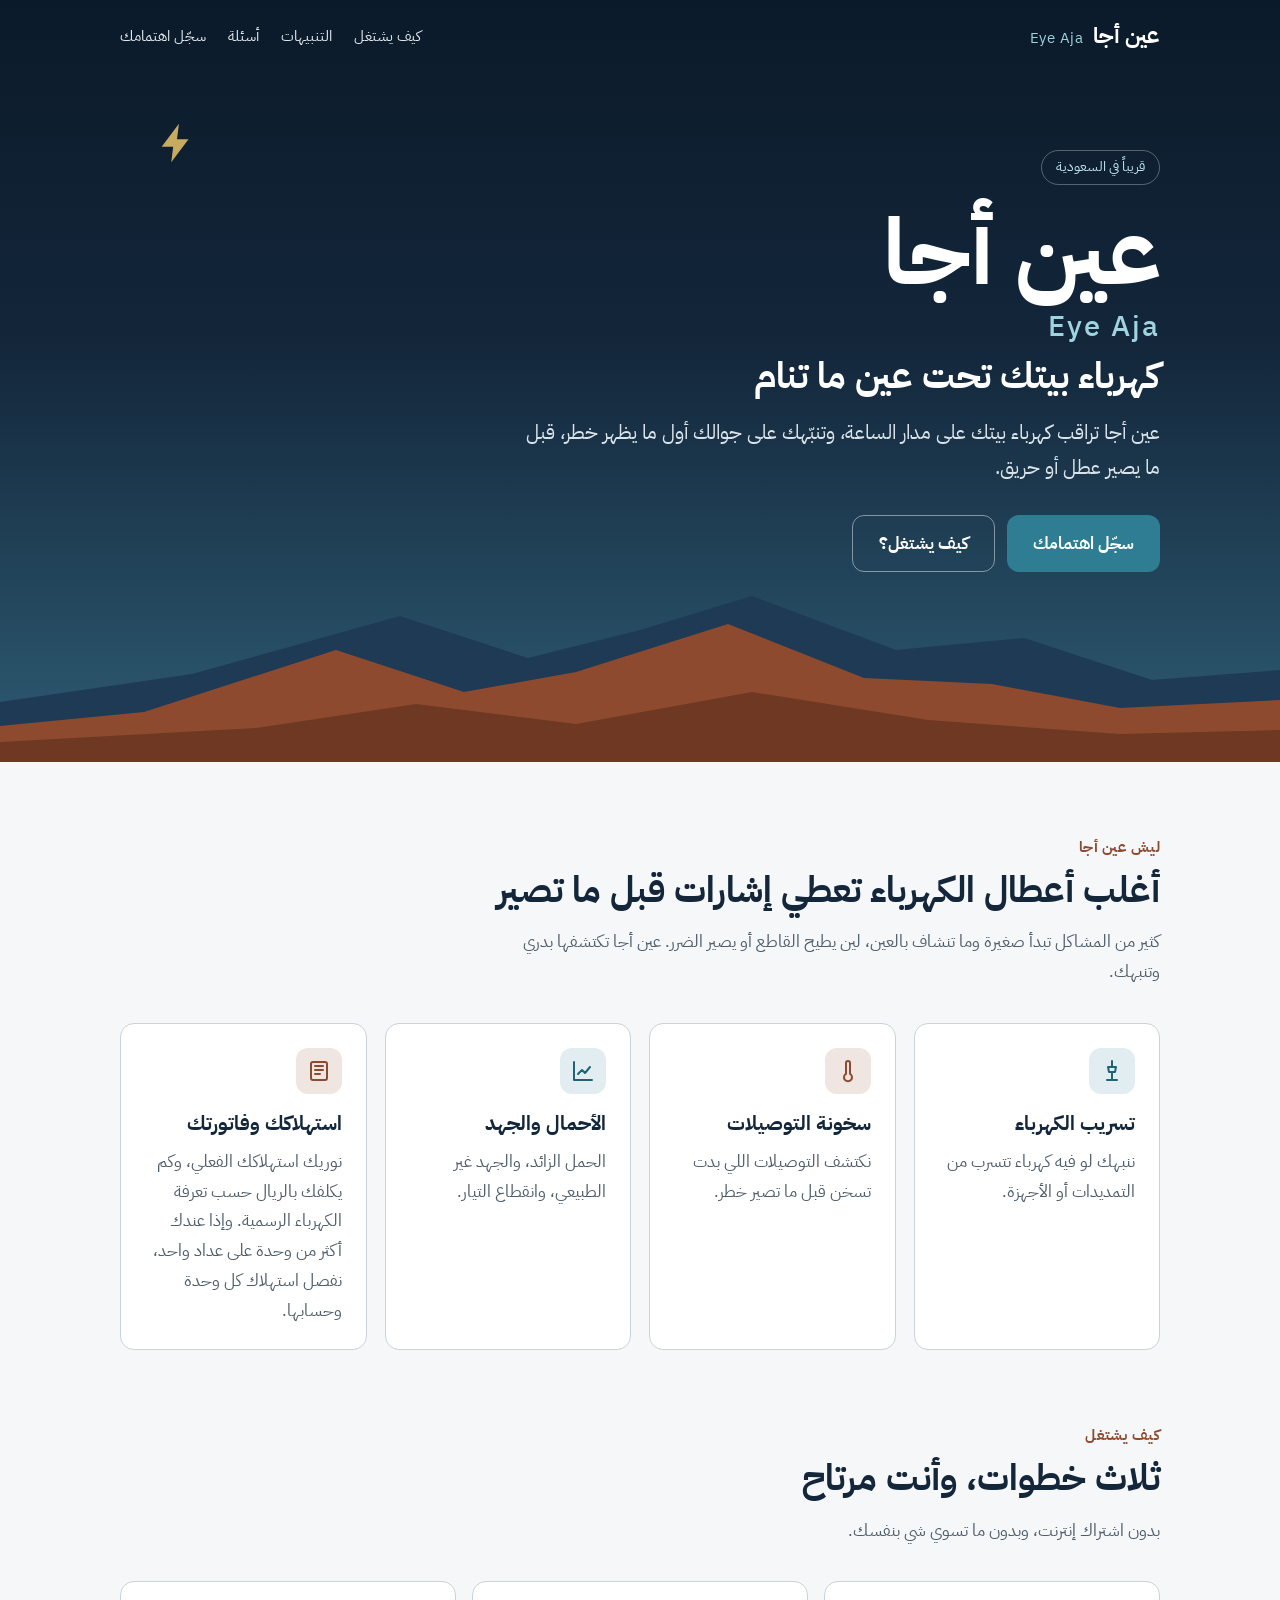
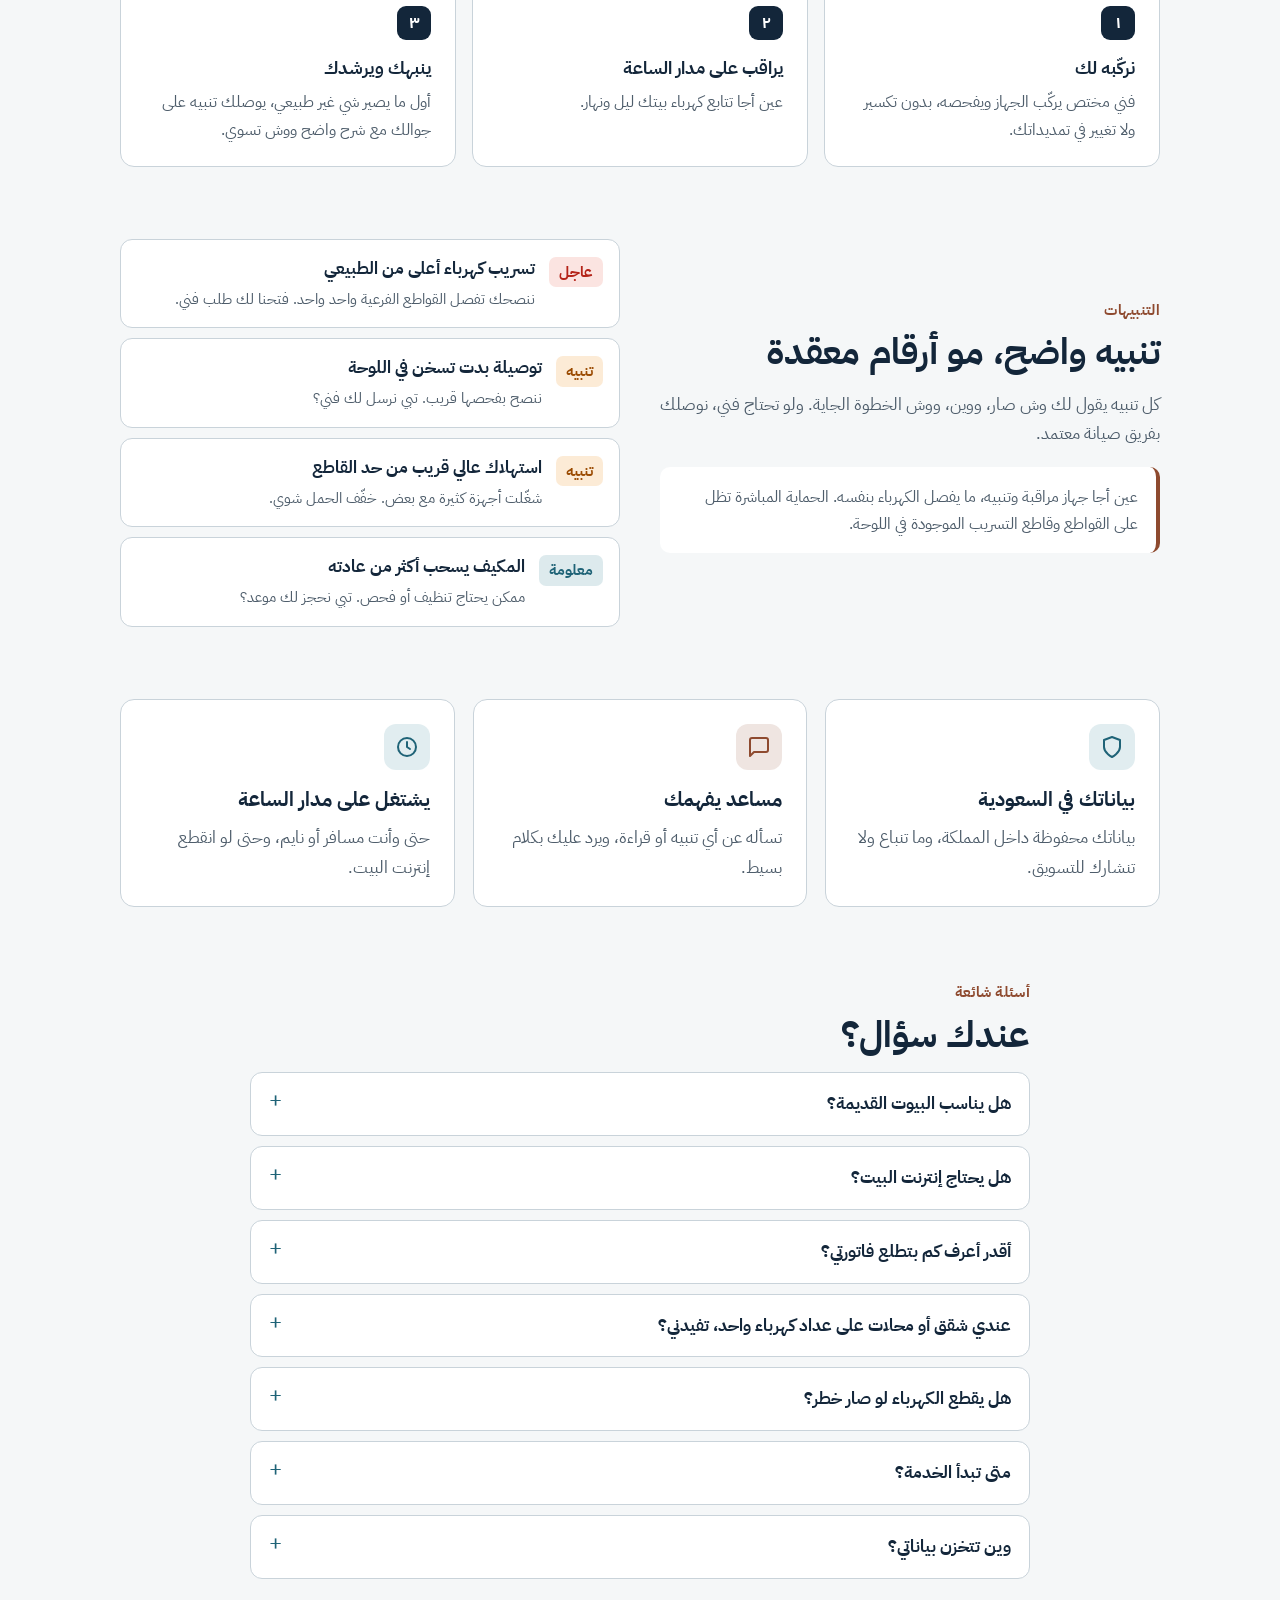
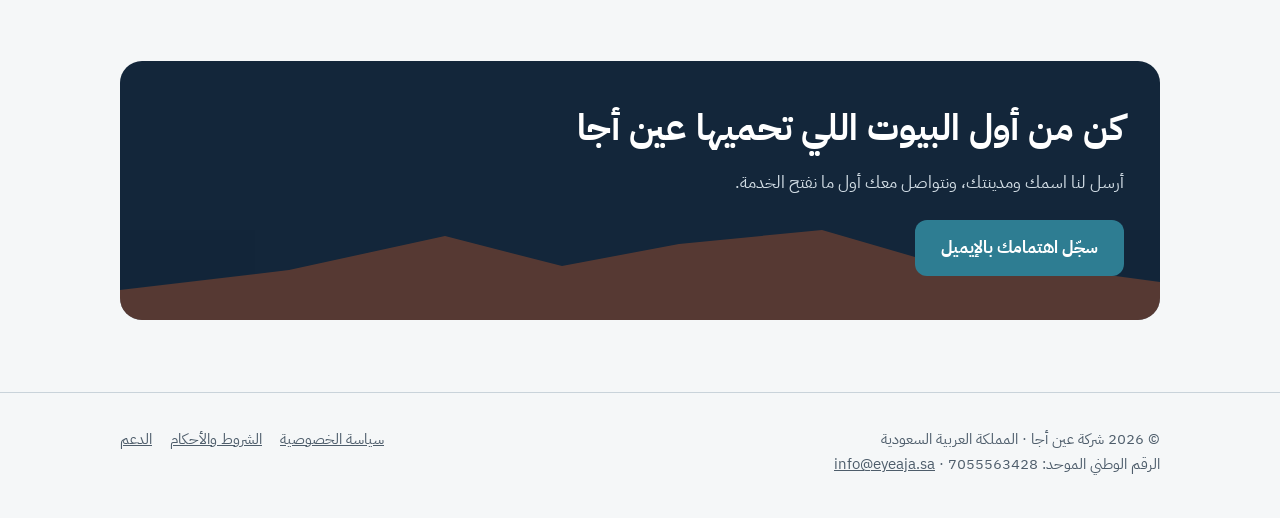
==== index.html @ 8eb7fa6c "eyeaja.sa website: landing page, privacy, terms, support Co-Authored-By: Claude Opus 5.5 <noreply@an" ====
<!doctype html>
<html lang="ar" dir="rtl">
<head>
<meta charset="utf-8">
<meta name="viewport" content="width=device-width,initial-scale=1">
<title>عين أجا | مراقبة كهرباء البيت على مدار الساعة</title>
<meta name="description" content="عين أجا جهاز ذكي يتركّب في لوحة كهرباء بيتك، يراقبها على مدار الساعة وينبهك أول ما يظهر تسريب أو سخونة أو حمل زائد، قبل ما يصير عطل أو حريق.">
<meta property="og:title" content="عين أجا | مراقبة كهرباء البيت على مدار الساعة">
<meta property="og:description" content="جهاز يراقب لوحة كهرباء بيتك وينبهك قبل ما يصير العطل.">
<meta property="og:locale" content="ar_SA">
<meta name="theme-color" content="#13263A">
<link rel="icon" href="favicon.svg" type="image/svg+xml">
<link rel="preconnect" href="https://fonts.googleapis.com">
<link rel="preconnect" href="https://fonts.gstatic.com" crossorigin>
<link href="https://fonts.googleapis.com/css2?family=IBM+Plex+Sans+Arabic:wght@400;500;700&display=swap" rel="stylesheet">
<link rel="stylesheet" href="style.css">
</head>
<body>

<header class="top">
  <div class="wrap">
    <a class="brand" href="./">عين أجا <small>Eye Aja</small></a>
    <nav class="nav">
      <a href="#how">كيف يشتغل</a>
      <a href="#alerts">التنبيهات</a>
      <a href="#faq">أسئلة</a>
      <a class="cta-link" href="#join">سجّل اهتمامك</a>
    </nav>
  </div>
</header>

<section class="hero">
  <svg class="bolt" viewBox="0 0 24 24" fill="#E8C46A" aria-hidden="true"><path d="M13 2 4 14h6l-1 8 9-12h-6z"/></svg>
  <div class="wrap">
    <span class="badge">قريباً في السعودية</span>
    <h1 class="hero-name">عين أجا <span>Eye Aja</span></h1>
    <p class="tagline">كهرباء بيتك تحت عين ما تنام</p>
    <p class="lead">عين أجا تراقب كهرباء بيتك على مدار الساعة، وتنبّهك على جوالك أول ما يظهر خطر، قبل ما يصير عطل أو حريق.</p>
    <div class="btns">
      <a class="btn" href="#join">سجّل اهتمامك</a>
      <a class="btn ghost" href="#how">كيف يشتغل؟</a>
    </div>
  </div>
  <svg class="mount" viewBox="0 0 800 190" preserveAspectRatio="none" aria-hidden="true">
    <path d="M0 190V130l120-28 130-58 80 42 70-28 70-34 90 54 80-12 80 42 80-10v92z" fill="#1E3A54"/>
    <path d="M0 190v-36l90-14 120-62 80 42 70-20 95-48 85 54 80 6 80 24 100-8v62z" fill="#8E4A2F"/>
    <path d="M0 190v-20l160-14 100-24 100 20 110-32 110 28 120 14 100-4v32z" fill="#6E3822"/>
  </svg>
</section>

<section>
  <div class="wrap">
    <p class="kicker">ليش عين أجا</p>
    <h2>أغلب أعطال الكهرباء تعطي إشارات قبل ما تصير</h2>
    <p class="sub">كثير من المشاكل تبدأ صغيرة وما تنشاف بالعين، لين يطيح القاطع أو يصير الضرر. عين أجا تكتشفها بدري وتنبهك.</p>
    <div class="grid g4">
      <div class="card">
        <div class="ico"><svg viewBox="0 0 24 24" fill="none" stroke="currentColor" stroke-width="2" stroke-linecap="round" stroke-linejoin="round"><path d="M12 2v6"/><path d="M8 8h8l-1 5H9z"/><path d="M12 13v4"/><path d="M7 21h10"/><path d="M12 17v4"/></svg></div>
        <h3>تسريب الكهرباء</h3>
        <p>ننبهك لو فيه كهرباء تتسرب من التمديدات أو الأجهزة.</p>
      </div>
      <div class="card">
        <div class="ico warm"><svg viewBox="0 0 24 24" fill="none" stroke="currentColor" stroke-width="2" stroke-linecap="round" stroke-linejoin="round"><path d="M14 14.8V4a2 2 0 0 0-4 0v10.8a4 4 0 1 0 4 0z"/></svg></div>
        <h3>سخونة التوصيلات</h3>
        <p>نكتشف التوصيلات اللي بدت تسخن قبل ما تصير خطر.</p>
      </div>
      <div class="card">
        <div class="ico"><svg viewBox="0 0 24 24" fill="none" stroke="currentColor" stroke-width="2" stroke-linecap="round" stroke-linejoin="round"><path d="M3 3v18h18"/><path d="m7 15 4-4 3 3 5-6"/></svg></div>
        <h3>الأحمال والجهد</h3>
        <p>الحمل الزائد، والجهد غير الطبيعي، وانقطاع التيار.</p>
      </div>
      <div class="card">
        <div class="ico warm"><svg viewBox="0 0 24 24" fill="none" stroke="currentColor" stroke-width="2" stroke-linecap="round" stroke-linejoin="round"><rect x="4" y="3" width="16" height="18" rx="2"/><path d="M8 7h8"/><path d="M8 11h8"/><path d="M8 15h5"/></svg></div>
        <h3>استهلاكك وفاتورتك</h3>
        <p>نوريك استهلاكك الفعلي، وكم يكلفك بالريال حسب تعرفة الكهرباء الرسمية. وإذا عندك أكثر من وحدة على عداد واحد، نفصل استهلاك كل وحدة وحسابها.</p>
      </div>
    </div>
  </div>
</section>

<section id="how" style="padding-top:0">
  <div class="wrap">
    <p class="kicker">كيف يشتغل</p>
    <h2>ثلاث خطوات، وأنت مرتاح</h2>
    <p class="sub">بدون اشتراك إنترنت، وبدون ما تسوي شي بنفسك.</p>
    <div class="steps">
      <div class="step"><h3>نركّبه لك</h3><p>فني مختص يركّب الجهاز ويفحصه، بدون تكسير ولا تغيير في تمديداتك.</p></div>
      <div class="step"><h3>يراقب على مدار الساعة</h3><p>عين أجا تتابع كهرباء بيتك ليل ونهار.</p></div>
      <div class="step"><h3>ينبهك ويرشدك</h3><p>أول ما يصير شي غير طبيعي، يوصلك تنبيه على جوالك مع شرح واضح ووش تسوي.</p></div>
    </div>
  </div>
</section>

<section id="alerts" style="padding-top:0">
  <div class="wrap grid g2" style="align-items:center;gap:40px">
    <div>
      <p class="kicker">التنبيهات</p>
      <h2>تنبيه واضح، مو أرقام معقدة</h2>
      <p class="sub" style="margin-bottom:18px">كل تنبيه يقول لك وش صار، ووين، ووش الخطوة الجاية. ولو تحتاج فني، نوصلك بفريق صيانة معتمد.</p>
      <p class="note">عين أجا جهاز مراقبة وتنبيه، ما يفصل الكهرباء بنفسه. الحماية المباشرة تظل على القواطع وقاطع التسريب الموجودة في اللوحة.</p>
    </div>
    <div class="alerts" aria-label="أمثلة على التنبيهات">
      <div class="alert"><span class="chip d">عاجل</span><div><b>تسريب كهرباء أعلى من الطبيعي</b><span>ننصحك تفصل القواطع الفرعية واحد واحد. فتحنا لك طلب فني.</span></div></div>
      <div class="alert"><span class="chip a">تنبيه</span><div><b>توصيلة بدت تسخن في اللوحة</b><span>ننصح بفحصها قريب. تبي نرسل لك فني؟</span></div></div>
      <div class="alert"><span class="chip a">تنبيه</span><div><b>استهلاك عالي قريب من حد القاطع</b><span>شغّلت أجهزة كثيرة مع بعض. خفّف الحمل شوي.</span></div></div>
      <div class="alert"><span class="chip i">معلومة</span><div><b>المكيف يسحب أكثر من عادته</b><span>ممكن يحتاج تنظيف أو فحص. تبي نحجز لك موعد؟</span></div></div>
    </div>
  </div>
</section>

<section style="padding-top:0">
  <div class="wrap">
    <div class="grid g3">
      <div class="card"><div class="ico"><svg viewBox="0 0 24 24" fill="none" stroke="currentColor" stroke-width="2" stroke-linecap="round" stroke-linejoin="round"><path d="M12 22s8-4 8-10V5l-8-3-8 3v7c0 6 8 10 8 10z"/></svg></div><h3>بياناتك في السعودية</h3><p>بياناتك محفوظة داخل المملكة، وما تنباع ولا تنشارك للتسويق.</p></div>
      <div class="card"><div class="ico warm"><svg viewBox="0 0 24 24" fill="none" stroke="currentColor" stroke-width="2" stroke-linecap="round" stroke-linejoin="round"><path d="M21 15a2 2 0 0 1-2 2H7l-4 4V5a2 2 0 0 1 2-2h14a2 2 0 0 1 2 2z"/></svg></div><h3>مساعد يفهمك</h3><p>تسأله عن أي تنبيه أو قراءة، ويرد عليك بكلام بسيط.</p></div>
      <div class="card"><div class="ico"><svg viewBox="0 0 24 24" fill="none" stroke="currentColor" stroke-width="2" stroke-linecap="round" stroke-linejoin="round"><circle cx="12" cy="12" r="9"/><path d="M12 7v5l3 2"/></svg></div><h3>يشتغل على مدار الساعة</h3><p>حتى وأنت مسافر أو نايم، وحتى لو انقطع إنترنت البيت.</p></div>
    </div>
  </div>
</section>

<section id="faq" style="padding-top:0">
  <div class="wrap" style="max-width:820px">
    <p class="kicker">أسئلة شائعة</p>
    <h2>عندك سؤال؟</h2>
    <details><summary>هل يناسب البيوت القديمة؟</summary><p>إيه، عين أجا تناسب البيوت القديمة والجديدة، والفني يحدد المناسب لبيتك.</p></details>
    <details><summary>هل يحتاج إنترنت البيت؟</summary><p>لا، تشتغل حتى لو ما عندك إنترنت في البيت.</p></details>
    <details><summary>أقدر أعرف كم بتطلع فاتورتي؟</summary><p>إيه. التطبيق يوريك استهلاكك أول بأول، وكم يكلفك بالريال حسب تعرفة الكهرباء الرسمية، فتعرف فاتورتك تقريباً قبل ما توصل.</p></details>
    <details><summary>عندي شقق أو محلات على عداد كهرباء واحد، تفيدني؟</summary><p>إيه. نفصل استهلاك كل وحدة لحالها، ونحسب نصيبها من الفاتورة، فيعرف كل ساكن أو مستأجر كم عليه بالضبط.</p></details>
    <details><summary>هل يقطع الكهرباء لو صار خطر؟</summary><p>لا، هو جهاز مراقبة وتنبيه. الفصل يظل على القواطع وقاطع التسريب في لوحتك، وإحنا ننبهك ونرشدك.</p></details>
    <details><summary>متى تبدأ الخدمة؟</summary><p>قريباً، ونبدأ بالرياض وحائل. سجّل اهتمامك ونتواصل معك أول ما نفتح الخدمة في منطقتك.</p></details>
    <details><summary>وين تتخزن بياناتي؟</summary><p>على خوادم داخل المملكة العربية السعودية. تفاصيل أكثر في <a href="privacy.html">سياسة الخصوصية</a>.</p></details>
  </div>
</section>

<section id="join" style="padding-top:0">
  <div class="wrap">
    <div class="band">
      <svg class="mount" viewBox="0 0 800 90" preserveAspectRatio="none" aria-hidden="true"><path d="M0 90V60l130-20 120-34 90 30 90-22 110-14 90 34 90 4 80 14v38z" fill="#8E4A2F"/></svg>
      <div class="inner">
        <h2>كن من أول البيوت اللي تحميها عين أجا</h2>
        <p>أرسل لنا اسمك ومدينتك، ونتواصل معك أول ما نفتح الخدمة.</p>
        <div class="btns" style="margin-top:22px">
          <a class="btn" href="mailto:info@eyeaja.sa?subject=%D8%A3%D8%A8%D9%8A%20%D8%A3%D8%B3%D8%AC%D9%91%D9%84%20%D8%A7%D9%87%D8%AA%D9%85%D8%A7%D9%85%D9%8A%20%D8%A8%D8%B9%D9%8A%D9%86%20%D8%A3%D8%AC%D8%A7&body=%D8%A7%D9%84%D8%A7%D8%B3%D9%85%3A%0A%D8%A7%D9%84%D9%85%D8%AF%D9%8A%D9%86%D8%A9%3A%0A%D8%B1%D9%82%D9%85%20%D8%A7%D9%84%D8%AC%D9%88%D8%A7%D9%84%3A%0A">سجّل اهتمامك بالإيميل</a>
        </div>
      </div>
    </div>
  </div>
</section>

<footer>
  <div class="wrap">
    <div>© 2026 شركة عين أجا · المملكة العربية السعودية<br>الرقم الوطني الموحد: 7055563428 · <a href="mailto:info@eyeaja.sa">info@eyeaja.sa</a></div>
    <nav><a href="privacy.html">سياسة الخصوصية</a><a href="terms.html">الشروط والأحكام</a><a href="support.html">الدعم</a></nav>
  </div>
</footer>
</body>
</html>
---- style.css ----
:root{
  --surface:#F5F7F8;--card:#FFFFFF;--border:#C9D3DA;--ink:#13263A;--muted:#4E5D6B;
  --storm:#13263A;--rain:#2E7D92;--rain-ink:#1F6377;--aja:#8E4A2F;--aja-dark:#6E3822;--sky:#2E5C74;
  --danger:#B42318;--danger-bg:#FBE4E1;--alert:#9A4A00;--alert-bg:#FCEBD6;
  --radius:14px;--max:1080px;
}
@media (prefers-color-scheme:dark){
  :root{--surface:#0E1822;--card:#162432;--border:#2F4152;--ink:#EEF2F5;--muted:#A7B4BF;
  --rain:#3E93A8;--rain-ink:#7CC4D6;--aja:#C97A57;--danger:#F97066;--danger-bg:#3A1A17;--alert:#F5A35B;--alert-bg:#3A2614}
}
*{box-sizing:border-box}
html{scroll-behavior:smooth}
body{margin:0;background:var(--surface);color:var(--ink);font-family:"IBM Plex Sans Arabic",system-ui,-apple-system,"Segoe UI",sans-serif;line-height:1.75;font-size:17px;-webkit-font-smoothing:antialiased}
a{color:var(--rain-ink)}
img,svg{max-width:100%;display:block}
.wrap{max-width:var(--max);margin:0 auto;padding:0 20px}

/* header */
.top{position:absolute;inset:0 0 auto 0;z-index:5}
.top .wrap{display:flex;align-items:center;justify-content:space-between;height:72px}
.brand{display:flex;align-items:baseline;gap:10px;color:#fff;text-decoration:none;font-weight:700;font-size:22px}
.brand small{font-weight:400;font-size:15px;color:#9FD3E0;letter-spacing:.5px}
.nav{display:flex;gap:22px}
.nav a{color:#E3EAEF;text-decoration:none;font-size:15px}
.nav a:hover{color:#fff}
@media (max-width:640px){.nav a:not(.cta-link){display:none}}

/* hero */
.hero{position:relative;overflow:hidden;color:#fff;background:linear-gradient(180deg,#0B1A2A 0%,#13263A 45%,#2E5C74 100%);padding:150px 0 190px}
.hero .mount{position:absolute;inset:auto 0 0 0;width:100%;height:190px}
.hero h1{font-size:clamp(32px,5.2vw,56px);line-height:1.25;margin:0 0 18px;max-width:760px}
.hero p.lead{font-size:clamp(17px,2vw,20px);color:#D9E3EA;max-width:640px;margin:0 0 30px}
.badge{display:inline-block;border:1px solid rgba(255,255,255,.3);border-radius:999px;padding:4px 14px;font-size:14px;color:#BFE3EC;margin-bottom:18px}
.btn{display:inline-flex;align-items:center;gap:8px;background:var(--rain);color:#fff;text-decoration:none;font-weight:700;padding:13px 26px;border-radius:12px;border:0;font-size:17px;cursor:pointer;font-family:inherit}
.btn:hover{filter:brightness(1.08)}
.btn.ghost{background:transparent;border:1.5px solid rgba(255,255,255,.45)}
.btns{display:flex;gap:12px;flex-wrap:wrap}
.bolt{position:absolute;top:120px;left:12%;width:46px;opacity:.85}
@media (max-width:640px){.bolt{display:none}.hero{padding:120px 0 170px}}

/* sections */
section{padding:72px 0}
.kicker{color:var(--aja);font-weight:700;font-size:15px;letter-spacing:.3px;margin:0 0 6px}
h2{font-size:clamp(26px,3.4vw,36px);line-height:1.3;margin:0 0 14px}
.sub{color:var(--muted);max-width:680px;margin:0 0 36px}
.grid{display:grid;gap:18px}
.g3{grid-template-columns:repeat(auto-fit,minmax(250px,1fr))}
.g4{grid-template-columns:repeat(auto-fit,minmax(220px,1fr))}
.g2{grid-template-columns:repeat(auto-fit,minmax(300px,1fr))}
.card{background:var(--card);border:1px solid var(--border);border-radius:var(--radius);padding:24px}
.card h3{margin:12px 0 6px;font-size:20px}
.card p{margin:0;color:var(--muted)}
.ico{width:46px;height:46px;border-radius:12px;display:grid;place-items:center;background:color-mix(in srgb,var(--rain) 14%,transparent);color:var(--rain-ink)}
.ico svg{width:24px;height:24px}
.ico.warm{background:color-mix(in srgb,var(--aja) 14%,transparent);color:var(--aja)}

/* steps */
.steps{counter-reset:s;display:grid;gap:16px;grid-template-columns:repeat(auto-fit,minmax(220px,1fr))}
.step{position:relative;background:var(--card);border:1px solid var(--border);border-radius:var(--radius);padding:24px 24px 22px}
.step::before{counter-increment:s;content:counter(s,arabic-indic);display:grid;place-items:center;width:34px;height:34px;border-radius:9px;background:var(--storm);color:#fff;font-weight:700;margin-bottom:12px}
@media (prefers-color-scheme:dark){.step::before{background:var(--rain)}}
.step h3{margin:0 0 4px;font-size:18px}
.step p{margin:0;color:var(--muted);font-size:16px}

/* alerts demo */
.alerts{display:grid;gap:10px}
.alert{display:flex;gap:14px;align-items:flex-start;background:var(--card);border:1px solid var(--border);border-radius:12px;padding:14px 16px}
.chip{flex:none;font-size:13px;font-weight:700;border-radius:7px;padding:2px 10px;margin-top:3px}
.chip.d{background:var(--danger-bg);color:var(--danger)}
.chip.a{background:var(--alert-bg);color:var(--alert)}
.chip.i{background:color-mix(in srgb,var(--rain) 16%,transparent);color:var(--rain-ink)}
.alert b{display:block}
.alert span{color:var(--muted);font-size:15px}

/* band */
.band{background:var(--storm);color:#fff;border-radius:22px;padding:44px 36px;position:relative;overflow:hidden}
@media (prefers-color-scheme:dark){.band{background:#1E3A54}}
.band h2{color:#fff}
.band p{color:#D2DDE5;max-width:620px}
.band .mount{position:absolute;inset:auto 0 0 0;height:90px;width:100%;opacity:.55}
.band .inner{position:relative}

/* notice */
.note{border-inline-start:4px solid var(--aja);background:var(--card);border-radius:10px;padding:16px 18px;color:var(--muted);font-size:15.5px}

/* faq */
details{background:var(--card);border:1px solid var(--border);border-radius:12px;padding:4px 18px;margin-bottom:10px}
summary{cursor:pointer;font-weight:700;padding:12px 0;list-style:none}
summary::-webkit-details-marker{display:none}
summary::after{content:"+";float:left;color:var(--rain-ink);font-weight:400;font-size:22px;line-height:1}
details[open] summary::after{content:"–"}
details p{margin:0 0 14px;color:var(--muted)}

/* footer */
footer{border-top:1px solid var(--border);padding:34px 0 40px;color:var(--muted);font-size:14.5px}
footer .wrap{display:flex;flex-wrap:wrap;gap:16px 32px;justify-content:space-between}
footer a{color:var(--muted)}
footer nav{display:flex;gap:18px;flex-wrap:wrap}

/* legal pages */
.page-head{background:linear-gradient(180deg,#0B1A2A,#13263A 60%,#2E5C74);color:#fff;padding:110px 0 46px;position:relative;overflow:hidden}
.page-head h1{margin:0;font-size:clamp(28px,4vw,40px)}
.page-head p{margin:6px 0 0;color:#C9D6DF}
.legal{max-width:780px}
.legal h2{font-size:22px;margin:34px 0 8px}
.legal p,.legal li{color:var(--ink)}
.legal ul{padding-inline-start:22px}

.hero h1.hero-name{font-size:clamp(48px,8vw,92px);line-height:1.1;margin:0 0 10px;letter-spacing:-.5px}
.hero h1.hero-name span{display:block;font-size:.32em;font-weight:500;color:#9FD3E0;letter-spacing:2px;margin-top:6px}
.hero .tagline{font-size:clamp(24px,3.4vw,36px);font-weight:700;color:#fff;margin:0 0 14px;line-height:1.35}
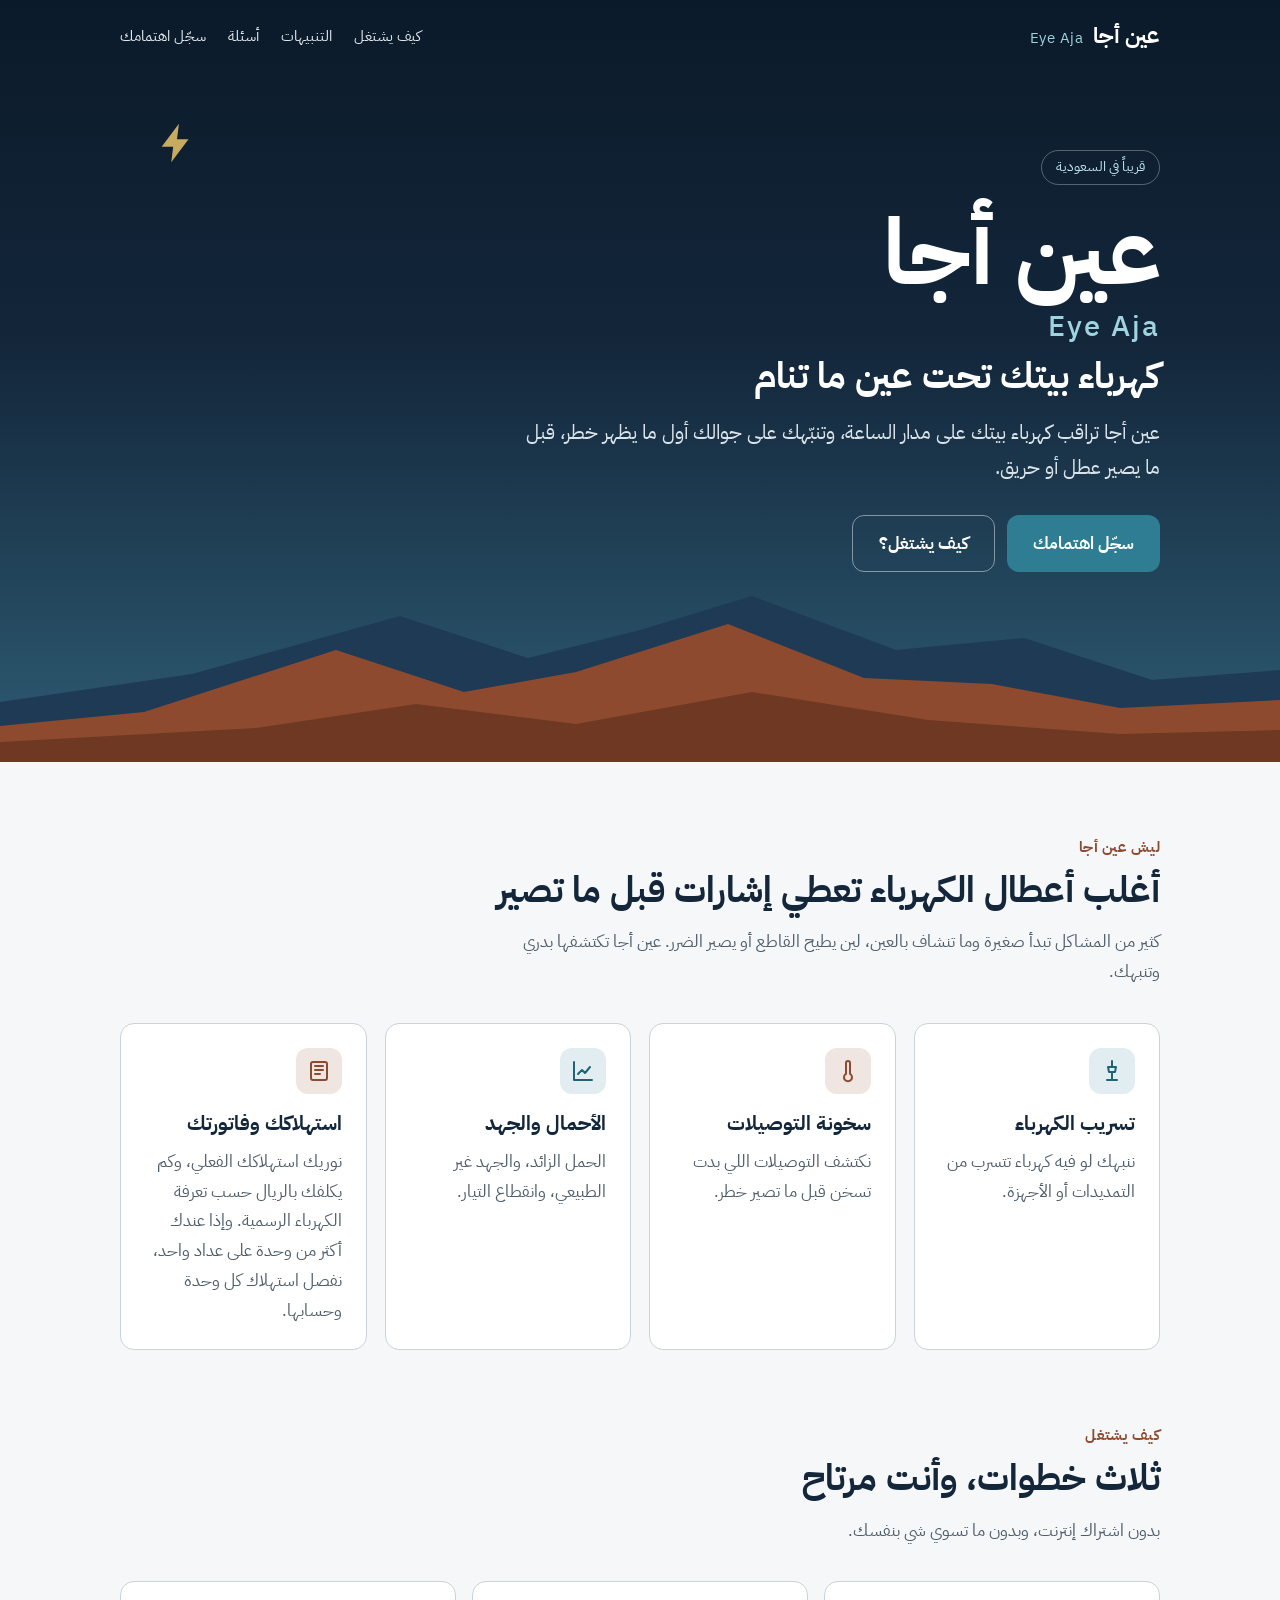
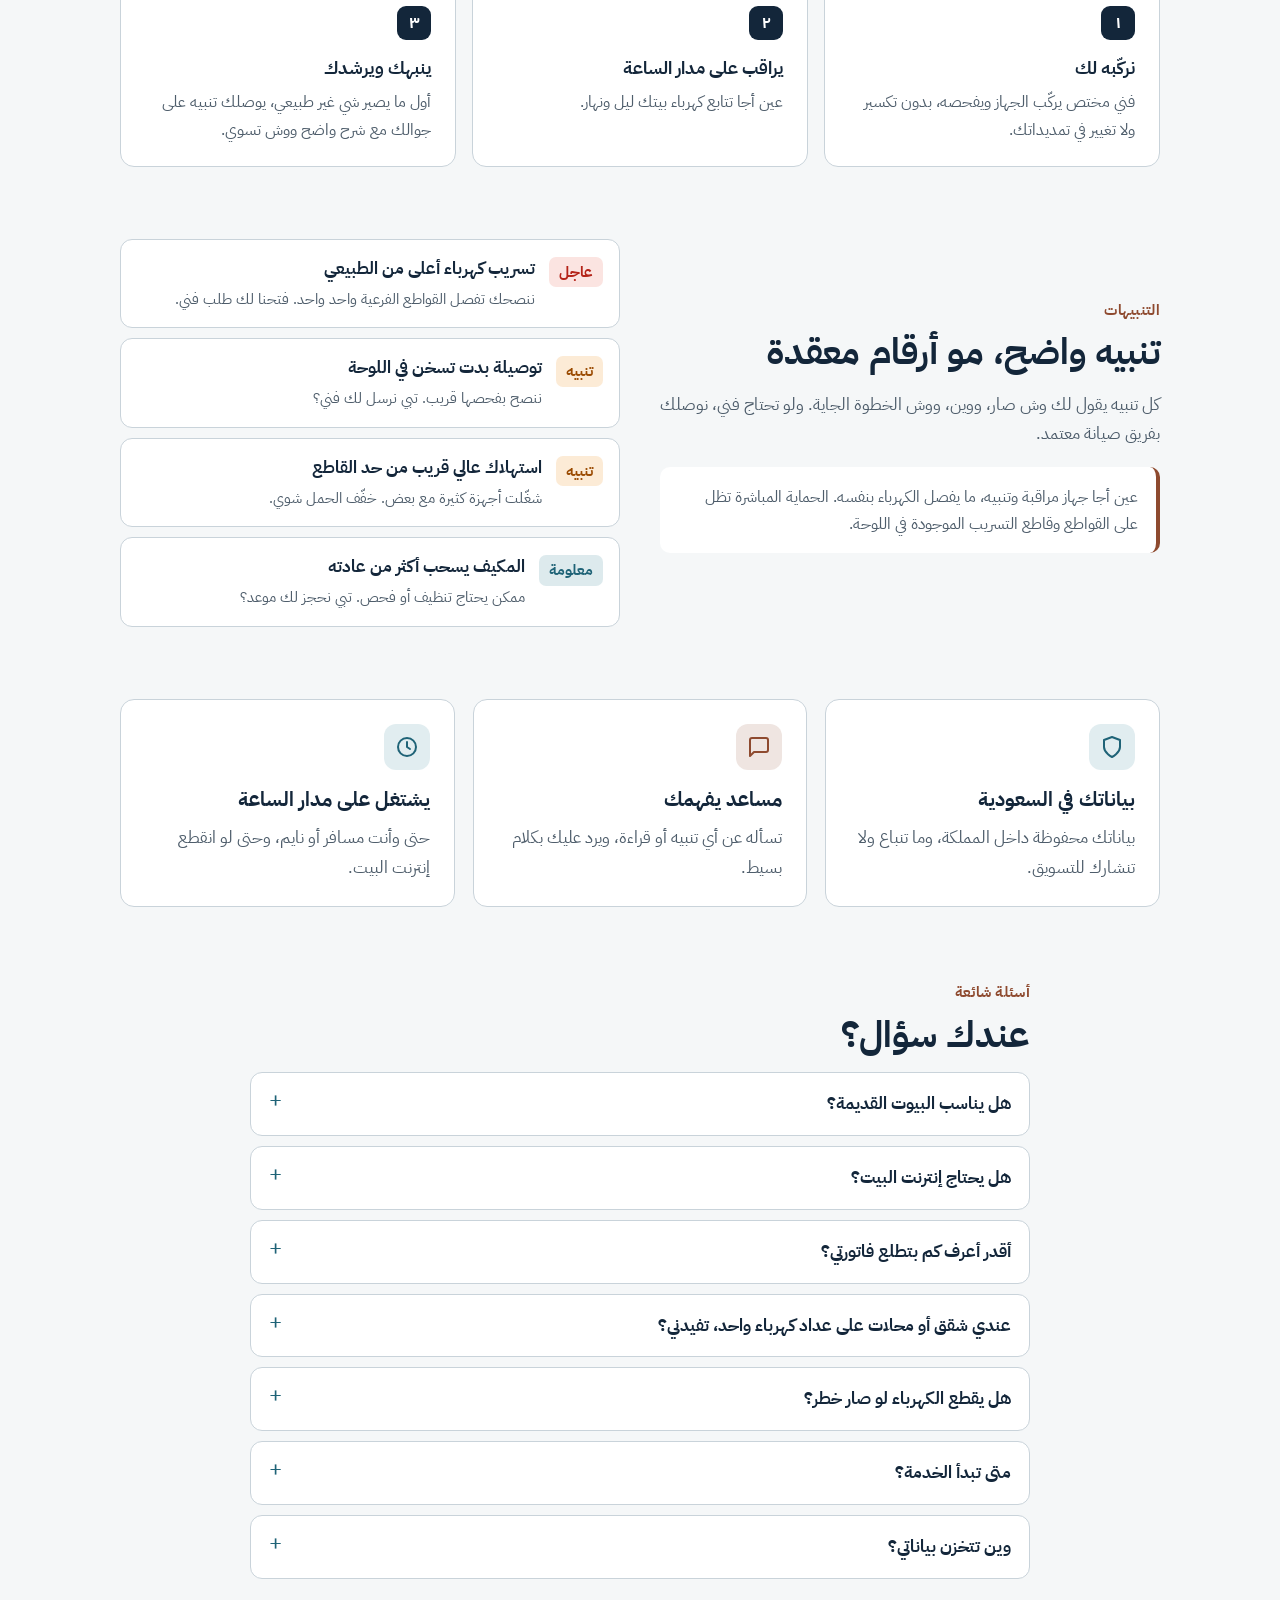
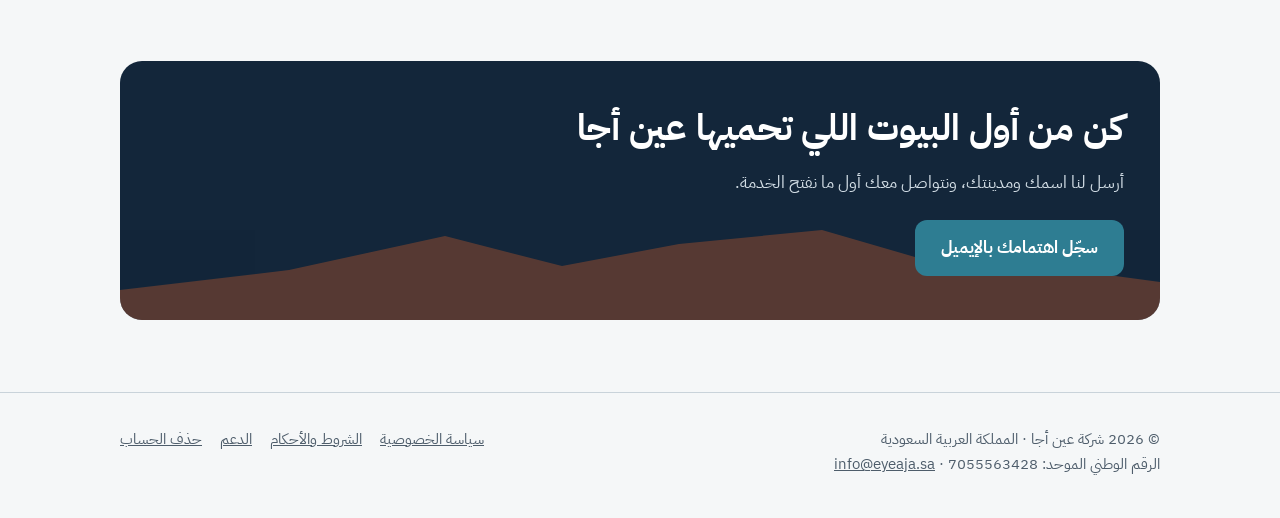
==== commit e1d9ca15: "Delete-account page and privacy policy update for the app stores - delete-account.html (Arabic + Eng" ====
--- a/index.html
+++ b/index.html
@@ -9,6 +9,7 @@
 <meta property="og:description" content="جهاز يراقب لوحة كهرباء بيتك وينبهك قبل ما يصير العطل.">
 <meta property="og:locale" content="ar_SA">
 <meta name="theme-color" content="#13263A">
+<link rel="canonical" href="https://eyeaja.sa/">
 <link rel="icon" href="favicon.svg" type="image/svg+xml">
 <link rel="preconnect" href="https://fonts.googleapis.com">
 <link rel="preconnect" href="https://fonts.gstatic.com" crossorigin>
@@ -150,7 +151,7 @@
 <footer>
   <div class="wrap">
     <div>© 2026 شركة عين أجا · المملكة العربية السعودية<br>الرقم الوطني الموحد: 7055563428 · <a href="mailto:info@eyeaja.sa">info@eyeaja.sa</a></div>
-    <nav><a href="privacy.html">سياسة الخصوصية</a><a href="terms.html">الشروط والأحكام</a><a href="support.html">الدعم</a></nav>
+    <nav><a href="privacy.html">سياسة الخصوصية</a><a href="terms.html">الشروط والأحكام</a><a href="support.html">الدعم</a><a href="delete-account.html">حذف الحساب</a></nav>
   </div>
 </footer>
 </body>
